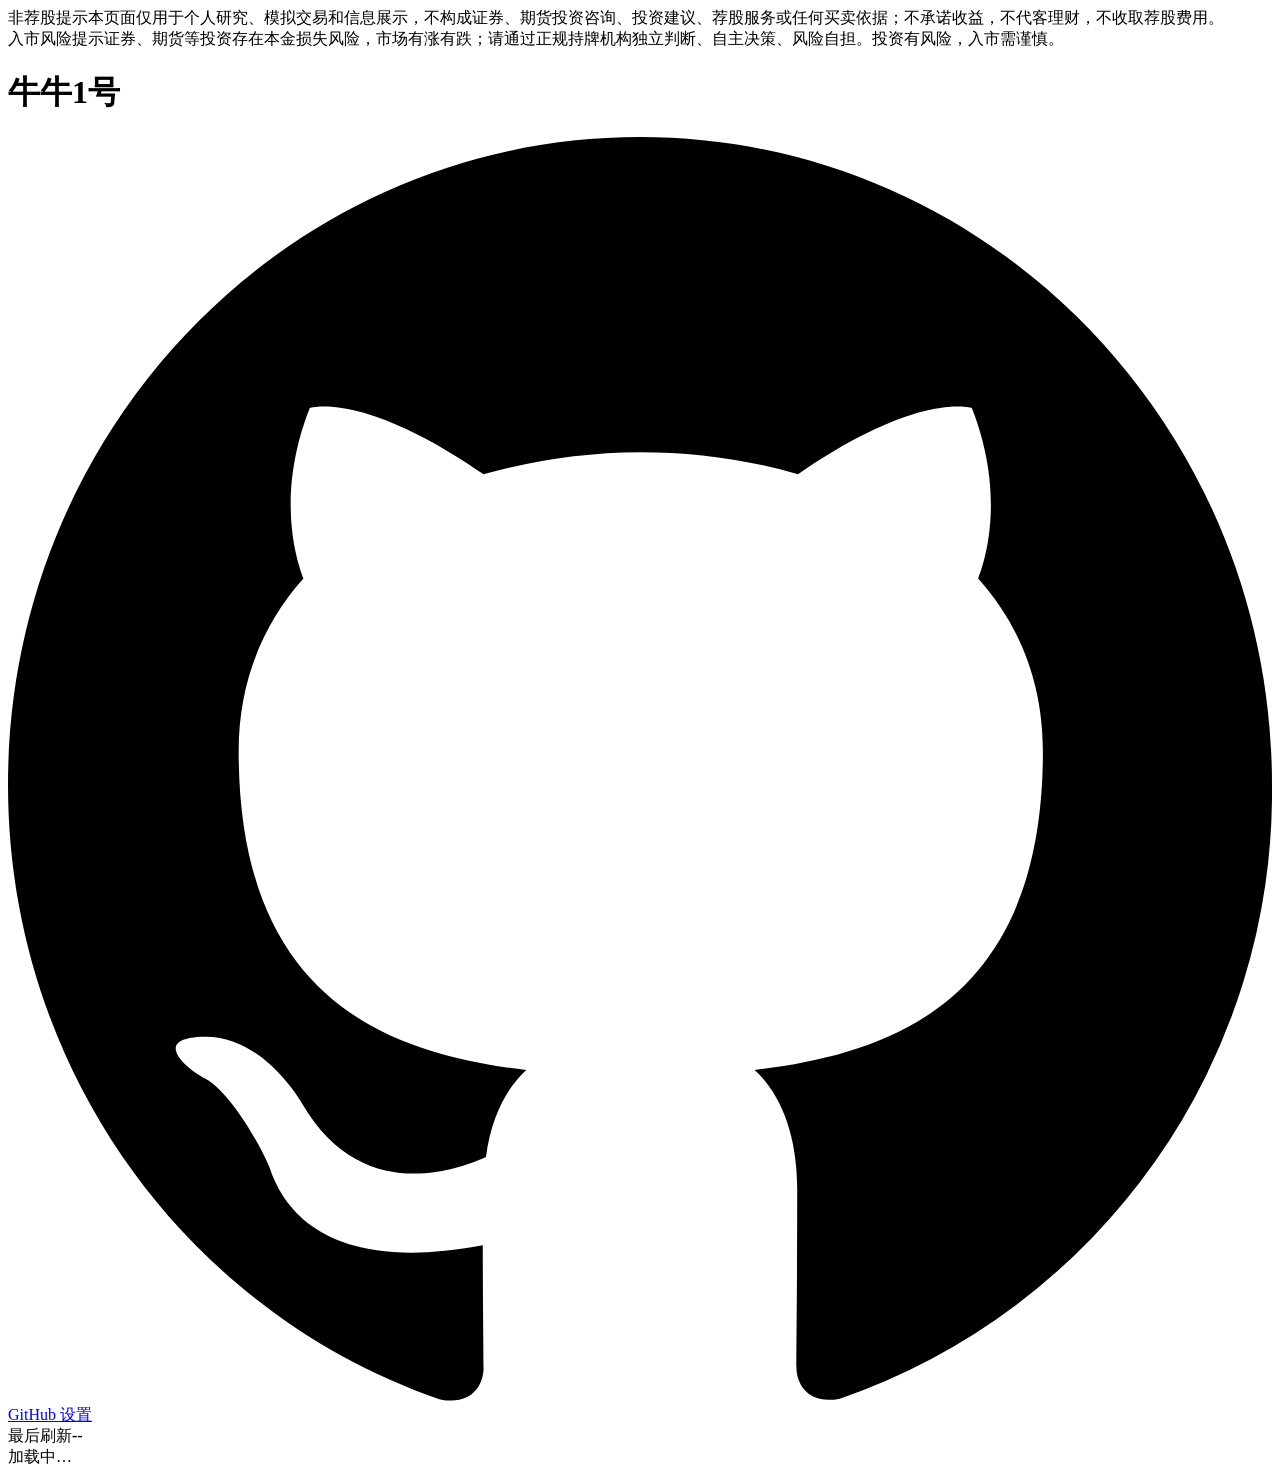
==== frontend/index.html @ 4ad9c1eb "fix(dashboard): remove visit counters from header" ====
<!doctype html>
<html lang="zh-CN">
<head>
  <meta charset="utf-8" />
  <meta name="viewport" content="width=device-width, initial-scale=1" />
  <title>牛牛1号</title>
  <link rel="stylesheet" href="/static/dashboard.css?v=11">
<link rel="icon" type="image/svg+xml" href="data:image/svg+xml,%3Csvg xmlns='http://www.w3.org/2000/svg' viewBox='0 0 100 100'%3E%3Ctext y='.9em' font-size='90'%3E%F0%9F%90%AE%3C/text%3E%3C/svg%3E">

</head>
<body>
<section class="compliance-notice" aria-label="非荐股和入市风险提示">
  <div class="compliance-row"><span class="compliance-badge">非荐股提示</span><span class="compliance-text">本页面仅用于个人研究、模拟交易和信息展示，不构成证券、期货投资咨询、投资建议、荐股服务或任何买卖依据；不承诺收益，不代客理财，不收取荐股费用。</span></div>
  <div class="compliance-row"><span class="compliance-badge risk">入市风险提示</span><span class="compliance-text">证券、期货等投资存在本金损失风险，市场有涨有跌；请通过正规持牌机构独立判断、自主决策、风险自担。投资有风险，入市需谨慎。</span></div>
</section>
<header>
  <div class="header-row">
    <h1>牛牛1号</h1>
    <div class="header-actions">
      <a class="header-link" href="https://github.com/kunkundi/niuone" target="_blank" rel="noopener noreferrer" title="开源仓库" aria-label="打开 GitHub 开源仓库">
        <svg viewBox="0 0 16 16" aria-hidden="true" focusable="false">
          <path d="M8 0C3.58 0 0 3.67 0 8.2c0 3.62 2.29 6.69 5.47 7.78.4.08.55-.18.55-.4 0-.2-.01-.85-.01-1.55-2.01.38-2.53-.5-2.69-.96-.09-.24-.48-.96-.82-1.15-.28-.15-.68-.52-.01-.53.63-.01 1.08.59 1.23.84.72 1.24 1.87.89 2.33.68.07-.53.28-.89.51-1.1-1.78-.21-3.64-.91-3.64-4.03 0-.89.31-1.62.82-2.19-.08-.21-.36-1.04.08-2.16 0 0 .67-.22 2.2.84A7.42 7.42 0 0 1 8 3.99c.68 0 1.36.09 2 .28 1.53-1.06 2.2-.84 2.2-.84.44 1.12.16 1.95.08 2.16.51.57.82 1.29.82 2.19 0 3.13-1.87 3.82-3.65 4.03.29.26.54.75.54 1.51 0 1.1-.01 1.98-.01 2.25 0 .22.15.48.55.4A8.12 8.12 0 0 0 16 8.2C16 3.67 12.42 0 8 0Z"/>
        </svg>
        <span>GitHub</span>
      </a>
      <a class="settings-link" href="/admin" title="进入设置页" aria-label="进入设置页">设置</a>
      <div class="refresh-pill" title="最后刷新"><span>最后刷新</span><b id="updated">--</b></div>
    </div>
  </div>
  <div id="categoryTabs" class="category-tabs"></div>
</header>
<main>
  <section id="feed" class="feed"><div class="loading">加载中…</div></section>
</main>

<script src="/static/dashboard.js?v=22" defer></script>
</body>
</html>
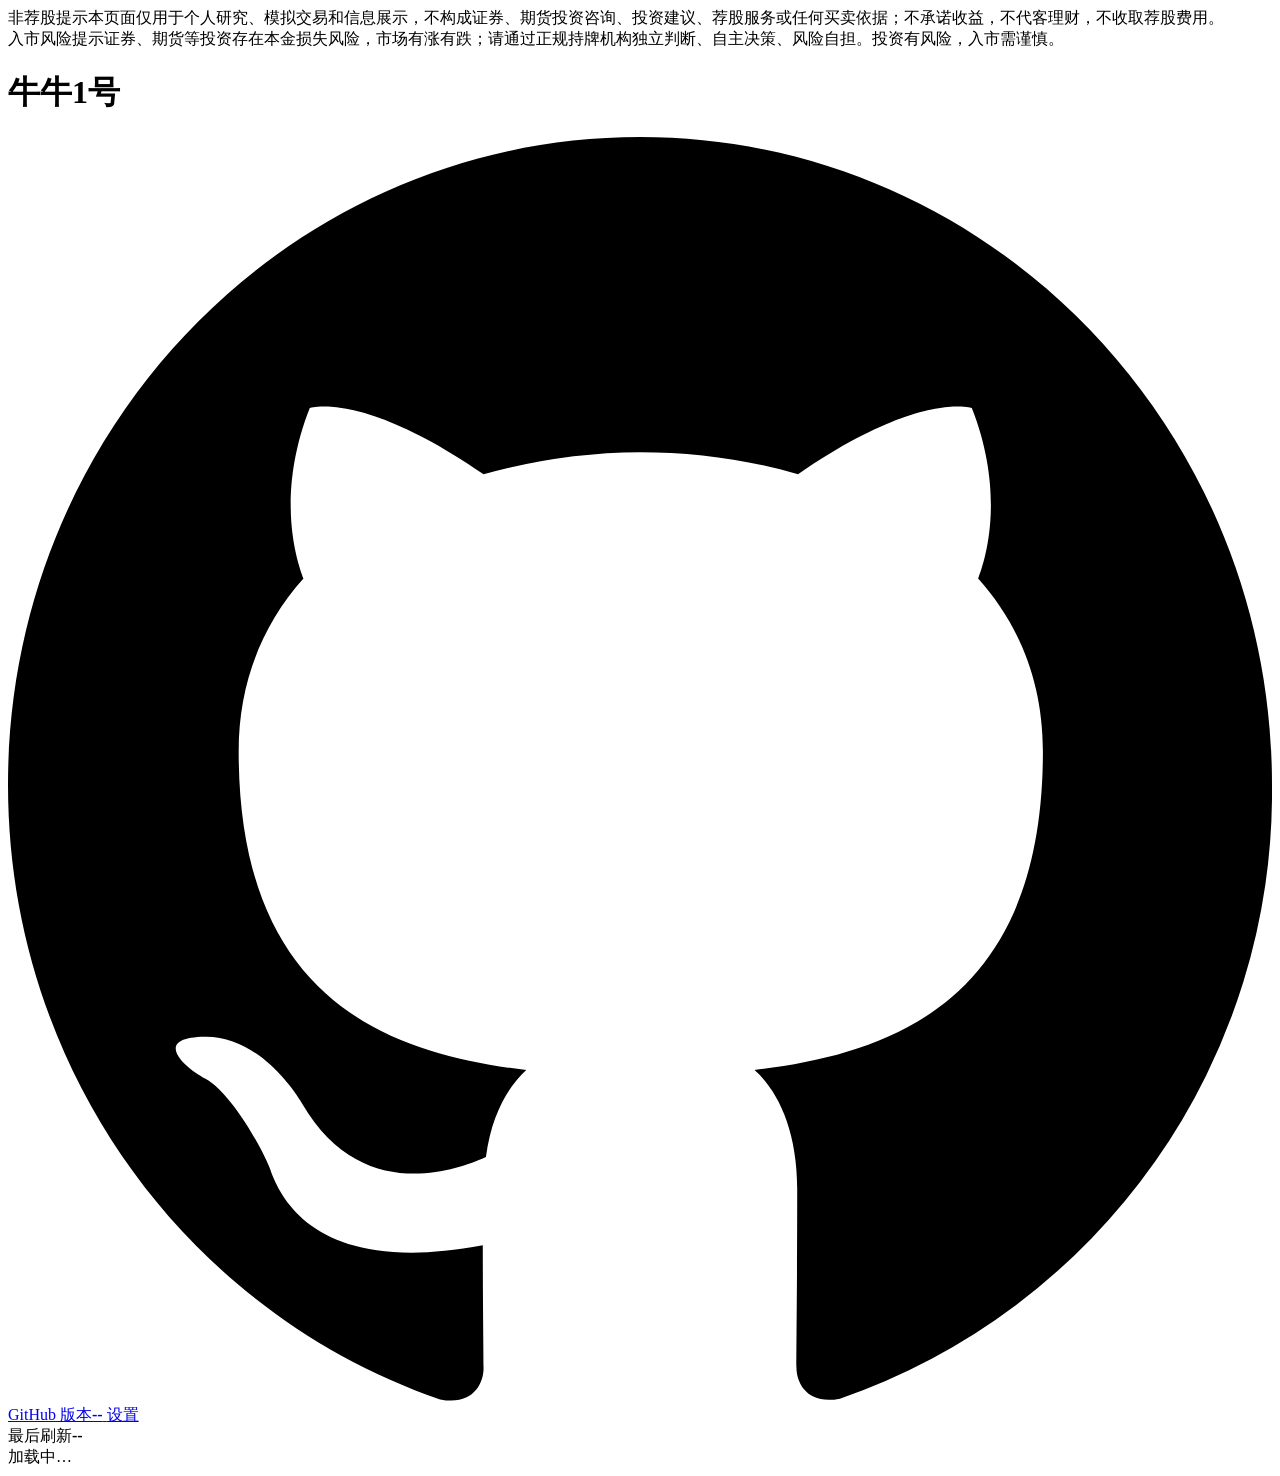
==== commit 9a51b2ab: "feat(dashboard): show Docker image update status" ====
--- a/frontend/index.html
+++ b/frontend/index.html
@@ -4,7 +4,7 @@
   <meta charset="utf-8" />
   <meta name="viewport" content="width=device-width, initial-scale=1" />
   <title>牛牛1号</title>
-  <link rel="stylesheet" href="/static/dashboard.css?v=11">
+  <link rel="stylesheet" href="/static/dashboard.css?v=12">
 <link rel="icon" type="image/svg+xml" href="data:image/svg+xml,%3Csvg xmlns='http://www.w3.org/2000/svg' viewBox='0 0 100 100'%3E%3Ctext y='.9em' font-size='90'%3E%F0%9F%90%AE%3C/text%3E%3C/svg%3E">
 
 </head>
@@ -23,6 +23,9 @@
         </svg>
         <span>GitHub</span>
       </a>
+      <a class="version-status" id="versionStatus" data-state="checking" href="https://hub.docker.com/r/kunkundi/niuone" target="_blank" rel="noopener noreferrer" title="正在检查 Docker Hub 最新版本" aria-label="正在检查 Docker Hub 最新版本">
+        <span>版本</span><b id="versionValue">--</b>
+      </a>
       <a class="settings-link" href="/admin" title="进入设置页" aria-label="进入设置页">设置</a>
       <div class="refresh-pill" title="最后刷新"><span>最后刷新</span><b id="updated">--</b></div>
     </div>
@@ -33,6 +36,6 @@
   <section id="feed" class="feed"><div class="loading">加载中…</div></section>
 </main>
 
-<script src="/static/dashboard.js?v=22" defer></script>
+<script src="/static/dashboard.js?v=23" defer></script>
 </body>
 </html>
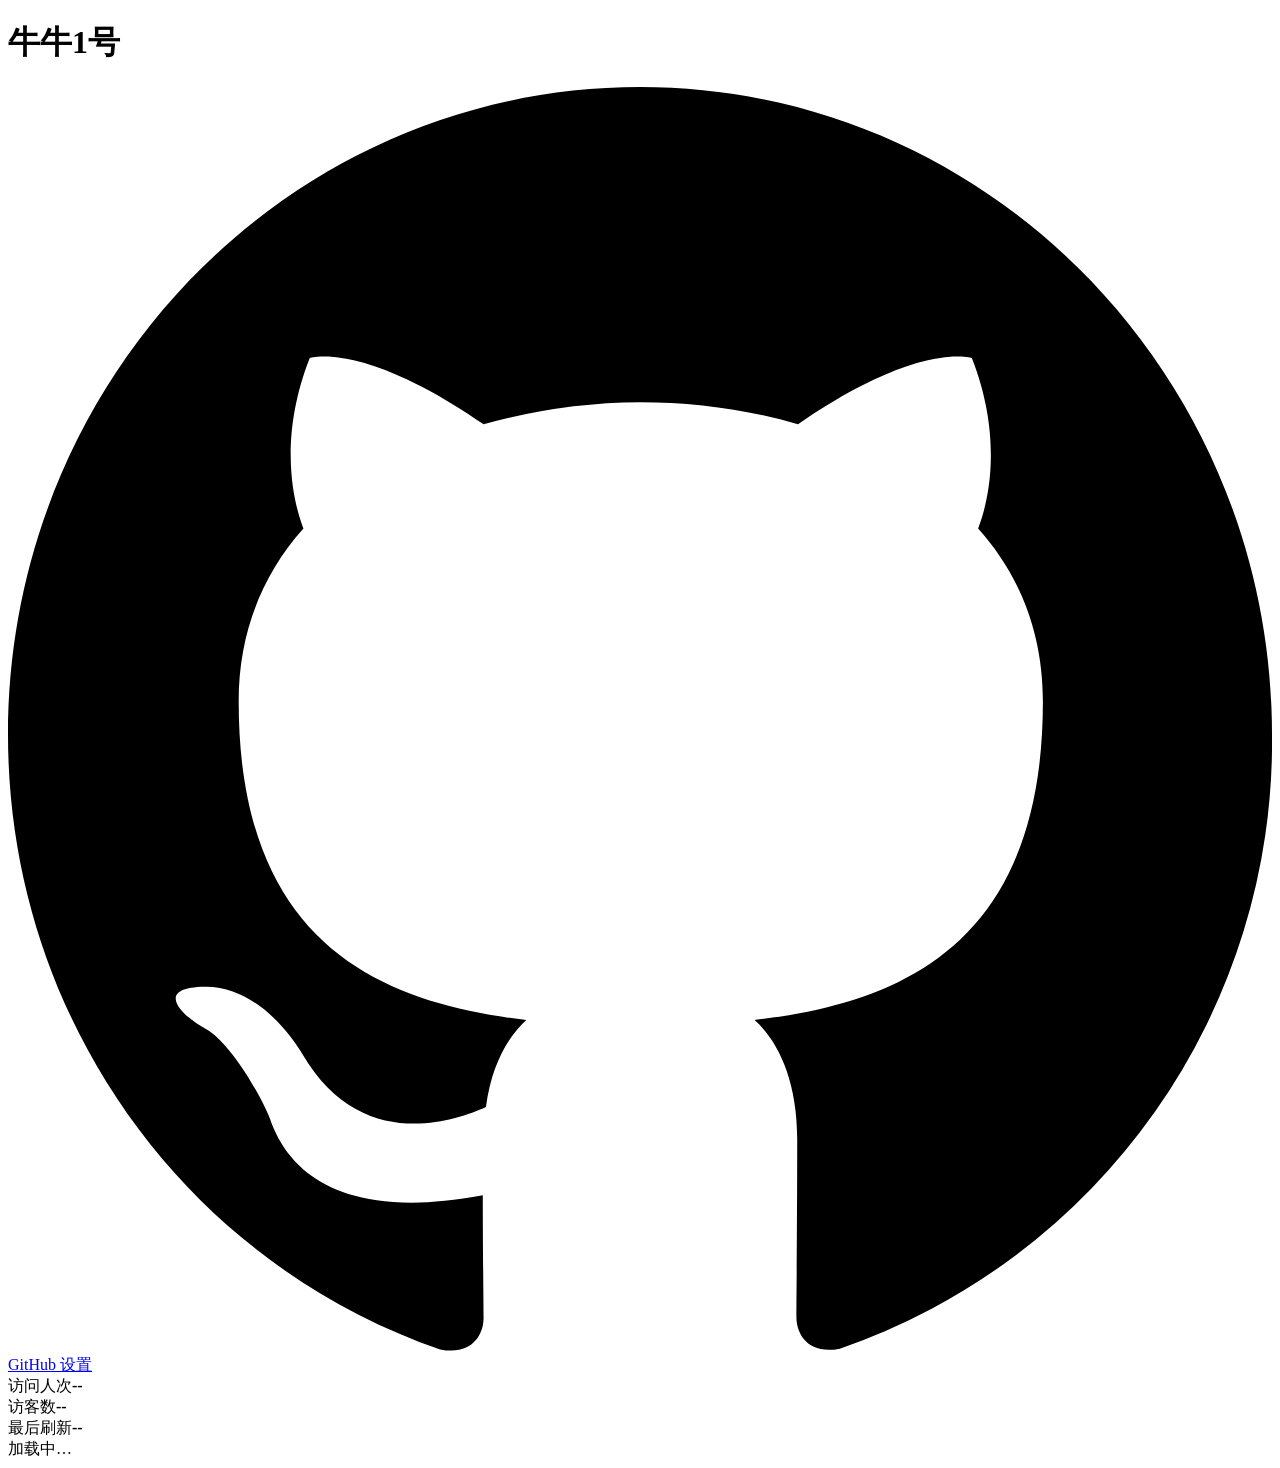
==== commit 9bed0efe: "chore(frontend): remove compliance banner" ====
--- a/frontend/index.html
+++ b/frontend/index.html
@@ -9,10 +9,6 @@
 
 </head>
 <body>
-<section class="compliance-notice" aria-label="非荐股和入市风险提示">
-  <div class="compliance-row"><span class="compliance-badge">非荐股提示</span><span class="compliance-text">本页面仅用于个人研究、模拟交易和信息展示，不构成证券、期货投资咨询、投资建议、荐股服务或任何买卖依据；不承诺收益，不代客理财，不收取荐股费用。</span></div>
-  <div class="compliance-row"><span class="compliance-badge risk">入市风险提示</span><span class="compliance-text">证券、期货等投资存在本金损失风险，市场有涨有跌；请通过正规持牌机构独立判断、自主决策、风险自担。投资有风险，入市需谨慎。</span></div>
-</section>
 <header>
   <div class="header-row">
     <h1>牛牛1号</h1>
@@ -23,10 +19,9 @@
         </svg>
         <span>GitHub</span>
       </a>
-      <a class="version-status" id="versionStatus" data-state="checking" href="https://hub.docker.com/r/kunkundi/niuone" target="_blank" rel="noopener noreferrer" title="正在检查 Docker Hub 最新版本" aria-label="正在检查 Docker Hub 最新版本">
-        <span>版本</span><b id="versionValue">--</b>
-      </a>
       <a class="settings-link" href="/admin" title="进入设置页" aria-label="进入设置页">设置</a>
+      <div class="visit-pill" title="累计首页访问人次"><span>访问人次</span><b id="visitCount">--</b></div>
+      <div class="visit-pill" title="按浏览器匿名 Cookie 统计的唯一访客数"><span>访客数</span><b id="uniqueVisitCount">--</b></div>
       <div class="refresh-pill" title="最后刷新"><span>最后刷新</span><b id="updated">--</b></div>
     </div>
   </div>
@@ -36,6 +31,6 @@
   <section id="feed" class="feed"><div class="loading">加载中…</div></section>
 </main>
 
-<script src="/static/dashboard.js?v=23" defer></script>
+<script src="/static/dashboard.js?v=22" defer></script>
 </body>
 </html>
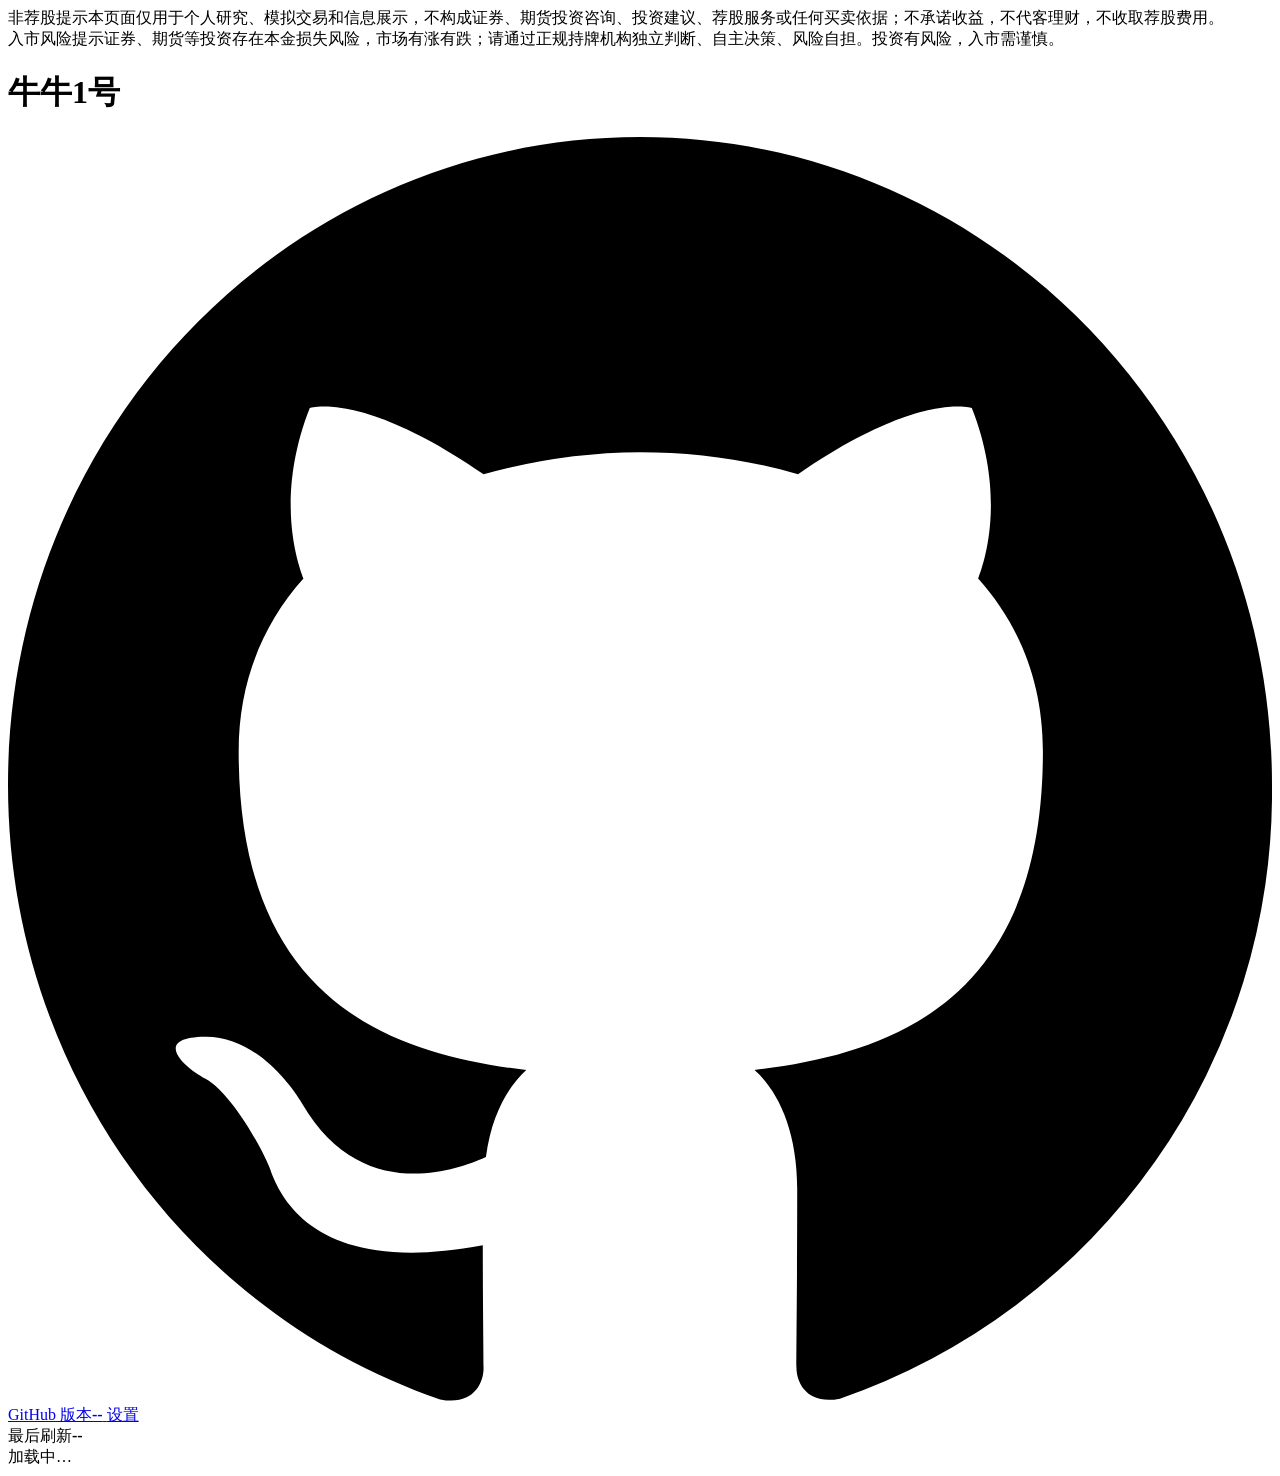
==== commit e6351073: "feat(dashboard): add iwencai dragon tiger rankings" ====
--- a/frontend/index.html
+++ b/frontend/index.html
@@ -4,11 +4,15 @@
   <meta charset="utf-8" />
   <meta name="viewport" content="width=device-width, initial-scale=1" />
   <title>牛牛1号</title>
-  <link rel="stylesheet" href="/static/dashboard.css?v=12">
+  <link rel="stylesheet" href="/static/dashboard.css?v=21">
 <link rel="icon" type="image/svg+xml" href="data:image/svg+xml,%3Csvg xmlns='http://www.w3.org/2000/svg' viewBox='0 0 100 100'%3E%3Ctext y='.9em' font-size='90'%3E%F0%9F%90%AE%3C/text%3E%3C/svg%3E">
 
 </head>
 <body>
+<section class="compliance-notice" aria-label="非荐股和入市风险提示">
+  <div class="compliance-row"><span class="compliance-badge">非荐股提示</span><span class="compliance-text">本页面仅用于个人研究、模拟交易和信息展示，不构成证券、期货投资咨询、投资建议、荐股服务或任何买卖依据；不承诺收益，不代客理财，不收取荐股费用。</span></div>
+  <div class="compliance-row"><span class="compliance-badge risk">入市风险提示</span><span class="compliance-text">证券、期货等投资存在本金损失风险，市场有涨有跌；请通过正规持牌机构独立判断、自主决策、风险自担。投资有风险，入市需谨慎。</span></div>
+</section>
 <header>
   <div class="header-row">
     <h1>牛牛1号</h1>
@@ -19,9 +23,10 @@
         </svg>
         <span>GitHub</span>
       </a>
+      <a class="version-status" id="versionStatus" data-state="checking" href="https://hub.docker.com/r/kunkundi/niuone" target="_blank" rel="noopener noreferrer" title="正在检查 Docker Hub 最新版本" aria-label="正在检查 Docker Hub 最新版本">
+        <span>版本</span><b id="versionValue">--</b>
+      </a>
       <a class="settings-link" href="/admin" title="进入设置页" aria-label="进入设置页">设置</a>
-      <div class="visit-pill" title="累计首页访问人次"><span>访问人次</span><b id="visitCount">--</b></div>
-      <div class="visit-pill" title="按浏览器匿名 Cookie 统计的唯一访客数"><span>访客数</span><b id="uniqueVisitCount">--</b></div>
       <div class="refresh-pill" title="最后刷新"><span>最后刷新</span><b id="updated">--</b></div>
     </div>
   </div>
@@ -31,6 +36,6 @@
   <section id="feed" class="feed"><div class="loading">加载中…</div></section>
 </main>
 
-<script src="/static/dashboard.js?v=22" defer></script>
+<script src="/static/dashboard.js?v=35" defer></script>
 </body>
 </html>
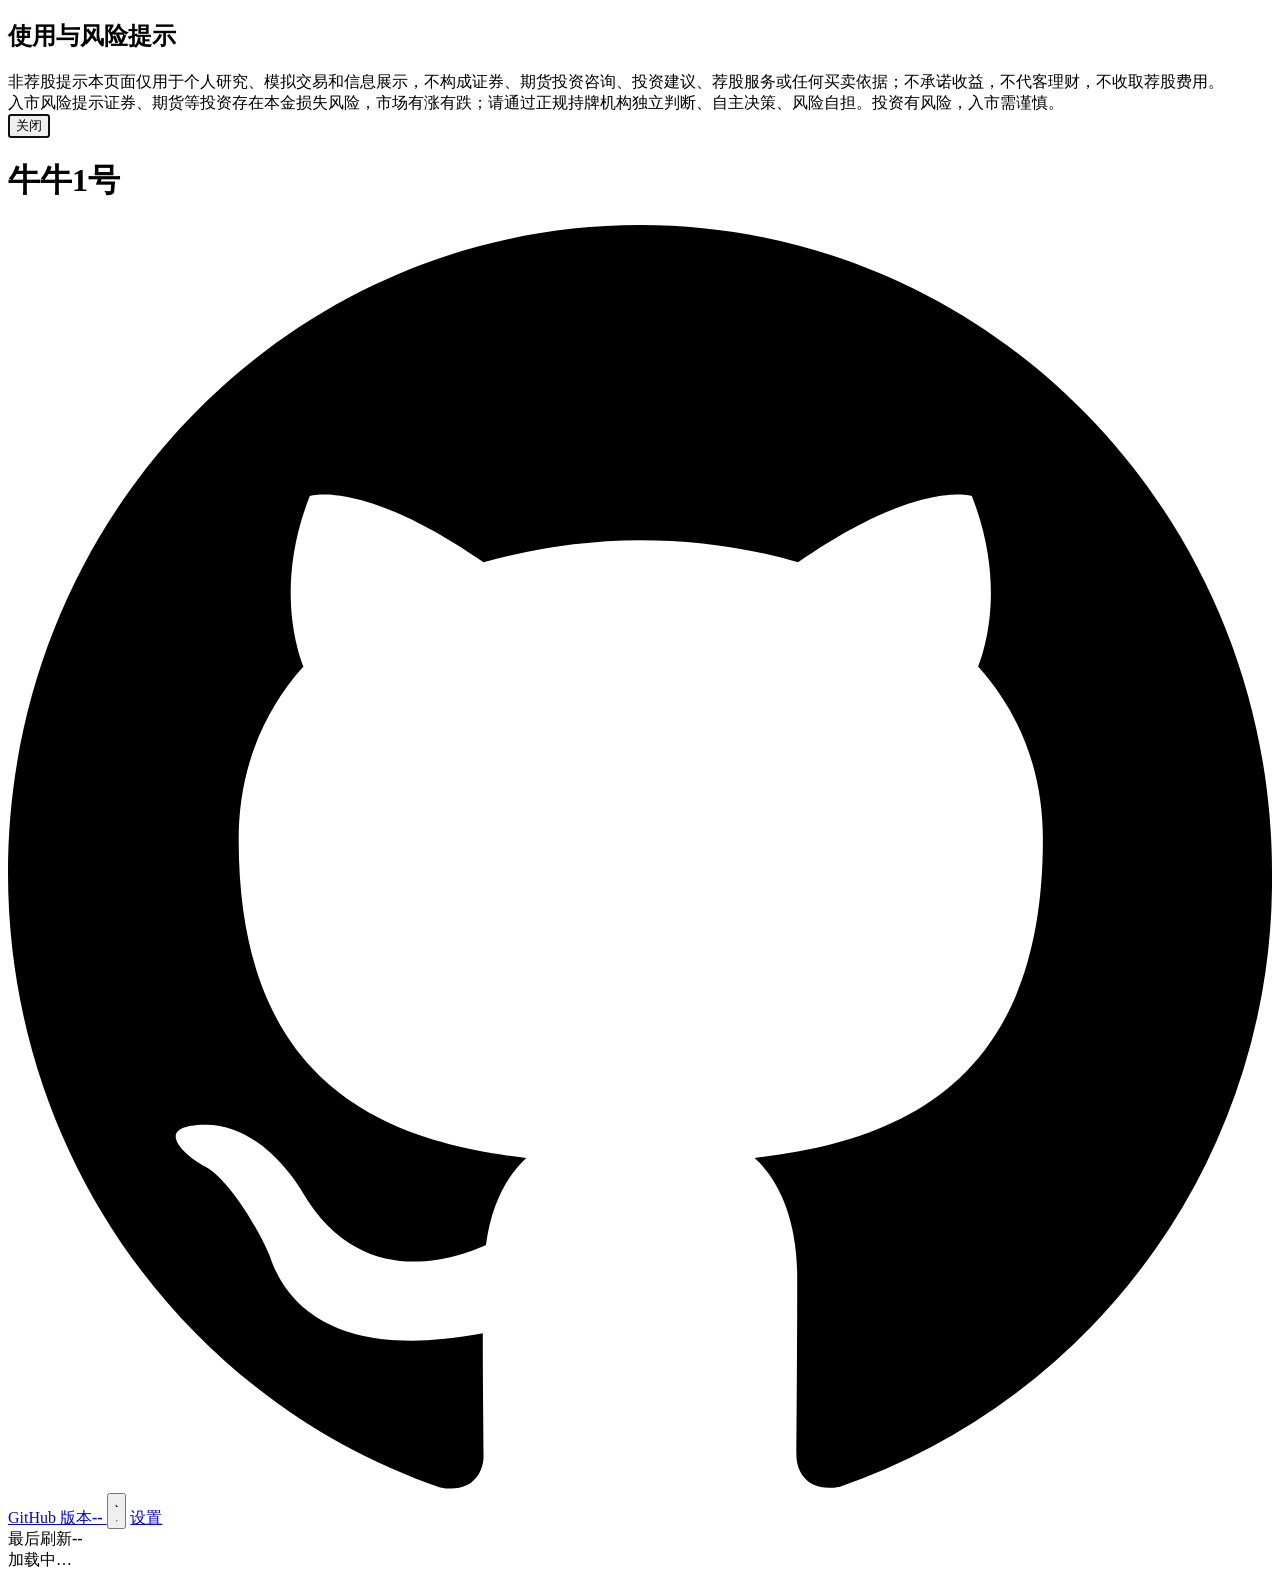
==== commit 912b51e2: "fix(dashboard): improve light dragon tiger contrast" ====
--- a/frontend/index.html
+++ b/frontend/index.html
@@ -4,15 +4,36 @@
   <meta charset="utf-8" />
   <meta name="viewport" content="width=device-width, initial-scale=1" />
   <title>牛牛1号</title>
-  <link rel="stylesheet" href="/static/dashboard.css?v=21">
+  <script>
+    (() => {
+      const storageKey = 'niuone-dashboard-theme-v1';
+      let theme = '';
+      try { theme = localStorage.getItem(storageKey) || ''; } catch (error) {}
+      if (theme !== 'light' && theme !== 'dark') {
+        theme = window.matchMedia?.('(prefers-color-scheme: dark)').matches ? 'dark' : 'light';
+      }
+      document.documentElement.dataset.theme = theme;
+    })();
+  </script>
+  <link rel="stylesheet" href="/static/dashboard.css?v=41">
 <link rel="icon" type="image/svg+xml" href="data:image/svg+xml,%3Csvg xmlns='http://www.w3.org/2000/svg' viewBox='0 0 100 100'%3E%3Ctext y='.9em' font-size='90'%3E%F0%9F%90%AE%3C/text%3E%3C/svg%3E">
 
 </head>
-<body>
-<section class="compliance-notice" aria-label="非荐股和入市风险提示">
-  <div class="compliance-row"><span class="compliance-badge">非荐股提示</span><span class="compliance-text">本页面仅用于个人研究、模拟交易和信息展示，不构成证券、期货投资咨询、投资建议、荐股服务或任何买卖依据；不承诺收益，不代客理财，不收取荐股费用。</span></div>
-  <div class="compliance-row"><span class="compliance-badge risk">入市风险提示</span><span class="compliance-text">证券、期货等投资存在本金损失风险，市场有涨有跌；请通过正规持牌机构独立判断、自主决策、风险自担。投资有风险，入市需谨慎。</span></div>
-</section>
+<body class="compliance-dialog-open">
+<div class="compliance-dialog-backdrop" id="complianceDialog" role="presentation">
+  <section class="compliance-dialog" role="dialog" aria-modal="true" aria-labelledby="complianceDialogTitle" aria-describedby="complianceDialogContent">
+    <div class="compliance-dialog-head">
+      <h2 id="complianceDialogTitle">使用与风险提示</h2>
+    </div>
+    <div class="compliance-dialog-body" id="complianceDialogContent">
+      <div class="compliance-row"><span class="compliance-badge">非荐股提示</span><span class="compliance-text">本页面仅用于个人研究、模拟交易和信息展示，不构成证券、期货投资咨询、投资建议、荐股服务或任何买卖依据；不承诺收益，不代客理财，不收取荐股费用。</span></div>
+      <div class="compliance-row"><span class="compliance-badge risk">入市风险提示</span><span class="compliance-text">证券、期货等投资存在本金损失风险，市场有涨有跌；请通过正规持牌机构独立判断、自主决策、风险自担。投资有风险，入市需谨慎。</span></div>
+    </div>
+    <div class="compliance-dialog-actions">
+      <button type="button" class="compliance-dialog-close" id="complianceDialogClose" onclick="dismissComplianceDialog()" autofocus>关闭</button>
+    </div>
+  </section>
+</div>
 <header>
   <div class="header-row">
     <h1>牛牛1号</h1>
@@ -26,6 +47,19 @@
       <a class="version-status" id="versionStatus" data-state="checking" href="https://hub.docker.com/r/kunkundi/niuone" target="_blank" rel="noopener noreferrer" title="正在检查 Docker Hub 最新版本" aria-label="正在检查 Docker Hub 最新版本">
         <span>版本</span><b id="versionValue">--</b>
       </a>
+      <button type="button" class="theme-toggle" id="themeToggle" onclick="toggleDashboardTheme()" title="切换页面主题" aria-label="切换页面主题" aria-pressed="false">
+        <span class="theme-icon theme-icon-moon" aria-hidden="true">
+          <svg viewBox="0 0 24 24" focusable="false">
+            <path d="M20.5 14.3A8.5 8.5 0 0 1 9.7 3.5a8.5 8.5 0 1 0 10.8 10.8Z"/>
+          </svg>
+        </span>
+        <span class="theme-icon theme-icon-sun" aria-hidden="true">
+          <svg viewBox="0 0 24 24" focusable="false">
+            <circle cx="12" cy="12" r="3.75"/>
+            <path d="M12 2v2M12 20v2M4.93 4.93l1.42 1.42M17.65 17.65l1.42 1.42M2 12h2M20 12h2M4.93 19.07l1.42-1.42M17.65 6.35l1.42-1.42"/>
+          </svg>
+        </span>
+      </button>
       <a class="settings-link" href="/admin" title="进入设置页" aria-label="进入设置页">设置</a>
       <div class="refresh-pill" title="最后刷新"><span>最后刷新</span><b id="updated">--</b></div>
     </div>
@@ -36,6 +70,6 @@
   <section id="feed" class="feed"><div class="loading">加载中…</div></section>
 </main>
 
-<script src="/static/dashboard.js?v=35" defer></script>
+<script src="/static/dashboard.js?v=48" defer></script>
 </body>
 </html>
